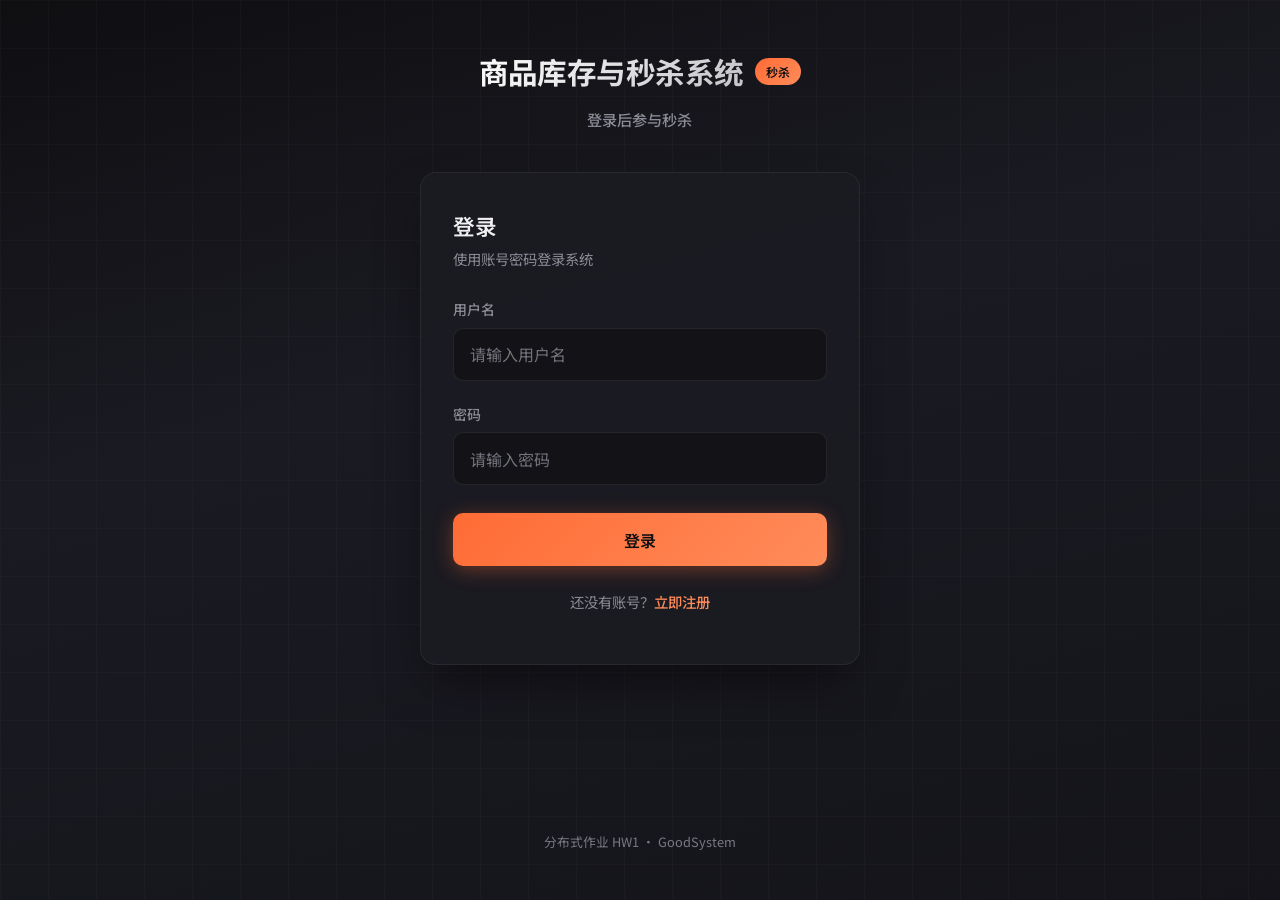
==== frontend/index.html @ 607ce42c "第二次作业提交,更新了配置文件，新增了docker文件，前端和Redis缓存" ====
<!DOCTYPE html>
<!-- GoodSystem-styled-v1 若源码里能看到这行说明当前用的是最新前端 -->
<html lang="zh-CN">
<head>
  <meta charset="UTF-8">
  <meta name="viewport" content="width=device-width, initial-scale=1.0">
  <title>登录 - 商品库存与秒杀系统</title>
  <link rel="stylesheet" href="css/style.css">
</head>
<body>
  <div class="page-wrap">
    <header class="site-header">
      <div class="logo-wrap">
        <h1 class="logo">商品库存与秒杀系统</h1>
        <span class="badge">秒杀</span>
      </div>
      <p class="tagline">登录后参与秒杀</p>
    </header>

    <main class="main-content">
      <section class="card login-card">
        <h2>登录</h2>
        <p class="subtitle">使用账号密码登录系统</p>
        <form id="loginForm" class="form">
          <div class="field">
            <label for="login-username">用户名</label>
            <input type="text" id="login-username" name="username" required autocomplete="username" placeholder="请输入用户名">
          </div>
          <div class="field">
            <label for="login-password">密码</label>
            <input type="password" id="login-password" name="password" required autocomplete="current-password" placeholder="请输入密码">
          </div>
          <div class="form-actions">
            <button type="submit" class="btn btn-primary">登录</button>
          </div>
        </form>
        <p class="switch-form">
          还没有账号？<a href="register.html">立即注册</a>
        </p>
        <div id="loginMessage" class="message" role="alert" hidden></div>
      </section>
    </main>

    <footer class="site-footer">
      <p>分布式作业 HW1 · GoodSystem</p>
    </footer>
  </div>
  <script src="js/app.js"></script>
  <script>
    (function() {
      var form = document.getElementById('loginForm');
      var msgEl = document.getElementById('loginMessage');
      form.addEventListener('submit', function(e) {
        e.preventDefault();
        var username = document.getElementById('login-username').value.trim();
        var password = document.getElementById('login-password').value;
        app.showMessage(msgEl, '');
        app.login(username, password)
          .then(function(res) {
            if (res.success && res.data && res.data.token) {
              app.setToken(res.data.token);
              app.showMessage(msgEl, '登录成功，正在跳转…', 'success');
              setTimeout(function() { window.location.href = 'index.html'; }, 800);
            } else {
              app.showMessage(msgEl, res.msg || '登录失败', 'error');
            }
          })
          .catch(function(err) {
            app.showMessage(msgEl, err.message || '网络错误，请重试', 'error');
          });
      });
    })();
  </script>
</body>
</html>
---- frontend/css/style.css ----
@import url("https://fonts.googleapis.com/css2?family=Noto+Sans+SC:wght@400;500;600;700&display=swap");

:root {
  --bg-dark: #0f0f12;
  --bg-card: rgba(28, 28, 35, 0.85);
  --bg-card-border: rgba(255, 255, 255, 0.06);
  --accent: #ff6b35;
  --accent-light: #ff8c5a;
  --accent-glow: rgba(255, 107, 53, 0.35);
  --text: #f0f0f2;
  --text-muted: #8b8b96;
  --border: rgba(255, 255, 255, 0.08);
  --success: #22c55e;
  --success-bg: rgba(34, 197, 94, 0.12);
  --error: #ef4444;
  --error-bg: rgba(239, 68, 68, 0.12);
  --radius: 16px;
  --radius-sm: 10px;
  --shadow: 0 25px 50px -12px rgba(0, 0, 0, 0.5);
  --shadow-glow: 0 0 40px -8px var(--accent-glow);
}

* {
  box-sizing: border-box;
}

body {
  margin: 0;
  min-height: 100vh;
  font-family: "Noto Sans SC", "PingFang SC", "Microsoft YaHei", sans-serif;
  background: var(--bg-dark);
  color: var(--text);
  line-height: 1.6;
  overflow-x: hidden;
}

body::before {
  content: "";
  position: fixed;
  inset: 0;
  background:
    linear-gradient(165deg, #0f0f12 0%, #1a1a22 40%, #14141a 100%);
  z-index: -2;
}

body::after {
  content: "";
  position: fixed;
  inset: 0;
  background-image:
    linear-gradient(rgba(255, 255, 255, 0.02) 1px, transparent 1px),
    linear-gradient(90deg, rgba(255, 255, 255, 0.02) 1px, transparent 1px);
  background-size: 48px 48px;
  z-index: -1;
  pointer-events: none;
}

.page-wrap {
  min-height: 100vh;
  display: flex;
  flex-direction: column;
  align-items: center;
  padding: 3rem 1.5rem;
}

.site-header {
  text-align: center;
  margin-bottom: 2.5rem;
}

.logo-wrap {
  display: inline-flex;
  align-items: center;
  gap: 0.75rem;
  flex-wrap: wrap;
  justify-content: center;
}

.logo {
  font-size: 1.85rem;
  font-weight: 700;
  margin: 0;
  letter-spacing: -0.02em;
  background: linear-gradient(135deg, #fff 0%, #c4c4c8 100%);
  -webkit-background-clip: text;
  -webkit-text-fill-color: transparent;
  background-clip: text;
}

.badge {
  display: inline-block;
  padding: 0.25rem 0.65rem;
  font-size: 0.75rem;
  font-weight: 600;
  color: #0f0f12;
  background: linear-gradient(135deg, var(--accent) 0%, var(--accent-light) 100%);
  border-radius: 999px;
  letter-spacing: 0.05em;
}

.tagline {
  margin: 0.75rem 0 0 0;
  color: var(--text-muted);
  font-size: 0.95rem;
  font-weight: 500;
}


.main-content {
  flex: 1;
  width: 100%;
  max-width: 440px;
}

.card {
  background: var(--bg-card);
  border: 1px solid var(--bg-card-border);
  border-radius: var(--radius);
  padding: 2.25rem 2rem;
  box-shadow: var(--shadow);
  backdrop-filter: blur(12px);
  animation: cardIn 0.5s ease-out;
}

@keyframes cardIn {
  from {
    opacity: 0;
    transform: translateY(16px);
  }
  to {
    opacity: 1;
    transform: translateY(0);
  }
}

.card h2 {
  margin: 0 0 0.25rem 0;
  font-size: 1.35rem;
  font-weight: 600;
  color: var(--text);
}

.card .subtitle {
  margin: 0 0 1.75rem 0;
  font-size: 0.9rem;
  color: var(--text-muted);
}

.form .field {
  margin-bottom: 1.35rem;
}

.form label {
  display: block;
  margin-bottom: 0.45rem;
  font-size: 0.875rem;
  font-weight: 500;
  color: var(--text-muted);
}

.form input {
  width: 100%;
  padding: 0.85rem 1rem;
  font-size: 1rem;
  font-family: inherit;
  border: 1px solid var(--border);
  border-radius: var(--radius-sm);
  background: rgba(15, 15, 18, 0.6);
  color: var(--text);
  outline: none;
  transition: border-color 0.2s, box-shadow 0.2s;
}

.form input::placeholder {
  color: var(--text-muted);
  opacity: 0.8;
}

.form input:hover {
  border-color: rgba(255, 255, 255, 0.12);
}

.form input:focus {
  border-color: var(--accent);
  box-shadow: 0 0 0 3px var(--accent-glow);
}

.form-actions {
  margin-top: 1.75rem;
}

.btn {
  display: inline-block;
  width: 100%;
  padding: 0.9rem 1.5rem;
  font-size: 1rem;
  font-weight: 600;
  font-family: inherit;
  border: none;
  border-radius: var(--radius-sm);
  cursor: pointer;
  transition: transform 0.15s, box-shadow 0.2s, background 0.2s;
}

.btn-primary {
  color: #0f0f12;
  background: linear-gradient(135deg, var(--accent) 0%, var(--accent-light) 100%);
  box-shadow: 0 4px 20px var(--accent-glow);
}

.btn-primary:hover {
  transform: translateY(-1px);
  box-shadow: 0 8px 28px var(--accent-glow);
}

.btn-primary:active {
  transform: translateY(0);
}

.switch-form {
  margin-top: 1.5rem;
  text-align: center;
  font-size: 0.9rem;
  color: var(--text-muted);
}

.switch-form a {
  color: var(--accent-light);
  text-decoration: none;
  font-weight: 500;
  transition: color 0.2s;
}

.switch-form a:hover {
  color: #ffa07a;
}

.message {
  margin-top: 1.25rem;
  padding: 0.75rem 1rem;
  border-radius: var(--radius-sm);
  font-size: 0.9rem;
  display: flex;
  align-items: center;
  gap: 0.5rem;
  animation: messageIn 0.3s ease-out;
}

@keyframes messageIn {
  from {
    opacity: 0;
    transform: translateY(-4px);
  }
  to {
    opacity: 1;
    transform: translateY(0);
  }
}

.message[hidden] {
  display: none !important;
}

.message.success {
  background: var(--success-bg);
  color: var(--success);
  border: 1px solid rgba(34, 197, 94, 0.25);
}

.message.success::before {
  content: "✓";
  font-weight: 700;
}

.message.error {
  background: var(--error-bg);
  color: var(--error);
  border: 1px solid rgba(239, 68, 68, 0.25);
}

.message.error::before {
  content: "!";
  font-weight: 700;
}

.site-footer {
  margin-top: 2.5rem;
  font-size: 0.8rem;
  color: var(--text-muted);
  opacity: 0.85;
}

.site-footer p {
  margin: 0;
}
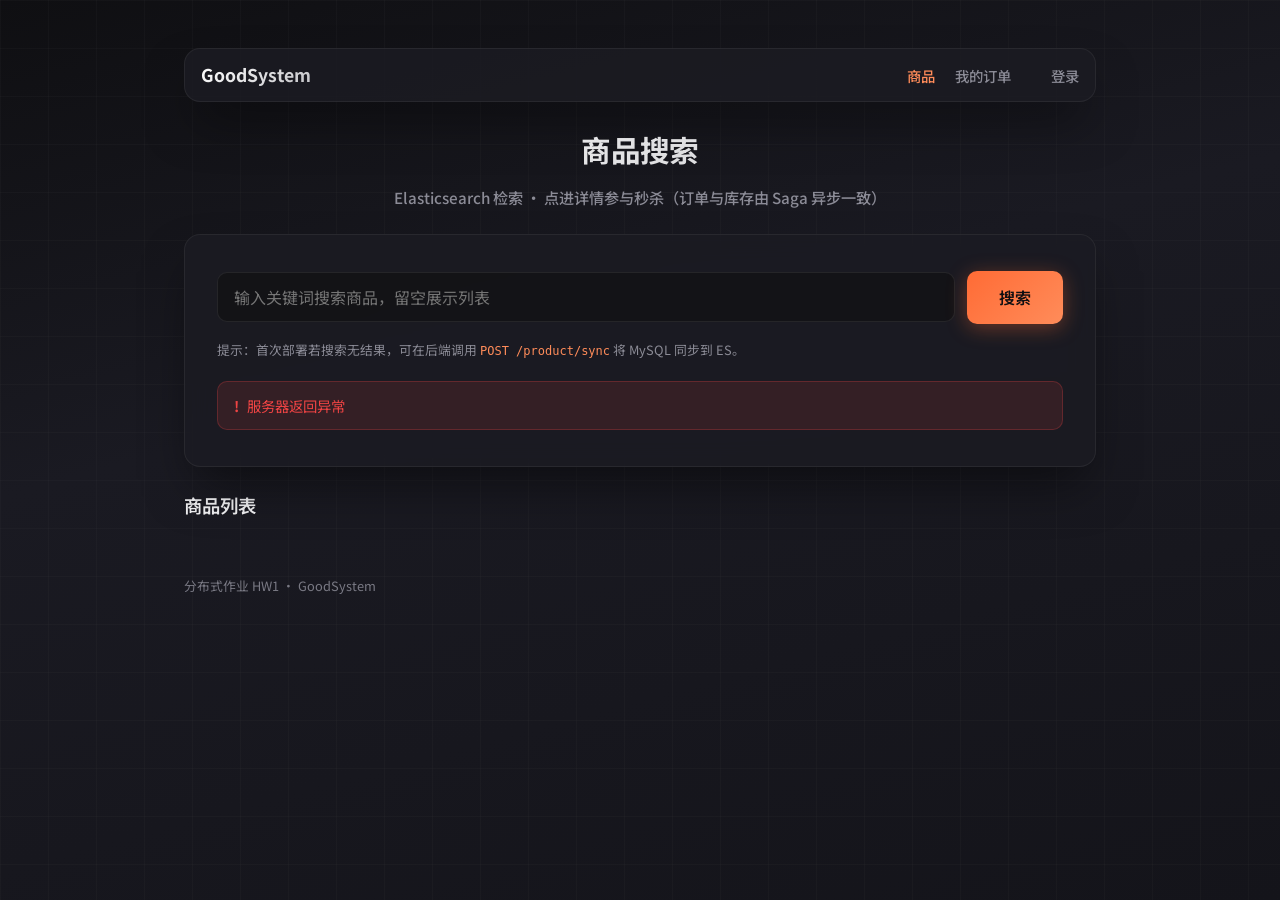
==== commit 0779964c: "实现服务注册和配置管理，增加流量治理" ====
--- a/frontend/index.html
+++ b/frontend/index.html
@@ -1,43 +1,43 @@
 <!DOCTYPE html>
-<!-- GoodSystem-styled-v1 若源码里能看到这行说明当前用的是最新前端 -->
 <html lang="zh-CN">
 <head>
   <meta charset="UTF-8">
   <meta name="viewport" content="width=device-width, initial-scale=1.0">
-  <title>登录 - 商品库存与秒杀系统</title>
+  <title>商城 · 搜索与秒杀</title>
   <link rel="stylesheet" href="css/style.css">
 </head>
 <body>
-  <div class="page-wrap">
-    <header class="site-header">
-      <div class="logo-wrap">
-        <h1 class="logo">商品库存与秒杀系统</h1>
-        <span class="badge">秒杀</span>
+  <div class="page-wrap page-wide">
+    <nav class="top-nav">
+      <a class="nav-brand" href="index.html">GoodSystem</a>
+      <div class="nav-links">
+        <a href="index.html" class="nav-active">商品</a>
+        <a href="orders.html">我的订单</a>
+        <span id="navUser" class="nav-user"></span>
+        <a id="navLogin" href="login.html">登录</a>
+        <a id="navLogout" href="#" hidden>退出</a>
       </div>
-      <p class="tagline">登录后参与秒杀</p>
+    </nav>
+
+    <header class="shop-header">
+      <h1 class="logo">商品搜索</h1>
+      <p class="tagline">Elasticsearch 检索 · 点进详情参与秒杀（订单与库存由 Saga 异步一致）</p>
     </header>
 
-    <main class="main-content">
-      <section class="card login-card">
-        <h2>登录</h2>
-        <p class="subtitle">使用账号密码登录系统</p>
-        <form id="loginForm" class="form">
-          <div class="field">
-            <label for="login-username">用户名</label>
-            <input type="text" id="login-username" name="username" required autocomplete="username" placeholder="请输入用户名">
-          </div>
-          <div class="field">
-            <label for="login-password">密码</label>
-            <input type="password" id="login-password" name="password" required autocomplete="current-password" placeholder="请输入密码">
-          </div>
-          <div class="form-actions">
-            <button type="submit" class="btn btn-primary">登录</button>
-          </div>
+    <main class="shop-main">
+      <section class="card search-card">
+        <form id="searchForm" class="search-row">
+          <input type="search" id="keyword" name="keyword" placeholder="输入关键词搜索商品，留空展示列表" autocomplete="off">
+          <button type="submit" class="btn btn-primary btn-inline">搜索</button>
         </form>
-        <p class="switch-form">
-          还没有账号？<a href="register.html">立即注册</a>
-        </p>
-        <div id="loginMessage" class="message" role="alert" hidden></div>
+        <p class="hint">提示：首次部署若搜索无结果，可在后端调用 <code>POST /product/sync</code> 将 MySQL 同步到 ES。</p>
+        <div id="searchMessage" class="message" role="alert" hidden></div>
+      </section>
+
+      <section class="product-grid-wrap">
+        <h2 class="section-title">商品列表</h2>
+        <div id="productGrid" class="product-grid"></div>
+        <p id="emptyHint" class="empty-hint" hidden>暂无商品，请检查 ES 数据或同步接口。</p>
       </section>
     </main>
 
@@ -48,27 +48,50 @@
   <script src="js/app.js"></script>
   <script>
     (function() {
-      var form = document.getElementById('loginForm');
-      var msgEl = document.getElementById('loginMessage');
-      form.addEventListener('submit', function(e) {
-        e.preventDefault();
-        var username = document.getElementById('login-username').value.trim();
-        var password = document.getElementById('login-password').value;
+      var grid = document.getElementById('productGrid');
+      var emptyHint = document.getElementById('emptyHint');
+      var msgEl = document.getElementById('searchMessage');
+
+      app.renderNav(document.getElementById('navUser'), document.getElementById('navLogin'), document.getElementById('navLogout'));
+
+      function renderList(list) {
+        grid.innerHTML = '';
+        if (!list || !list.length) {
+          emptyHint.hidden = false;
+          return;
+        }
+        emptyHint.hidden = true;
+        list.forEach(function(p) {
+          var a = document.createElement('a');
+          a.className = 'product-card';
+          a.href = 'product.html?id=' + encodeURIComponent(p.id);
+          a.innerHTML =
+            '<span class="pc-name">' + app.escapeHtml(p.name || '') + '</span>' +
+            '<span class="pc-price">¥' + app.formatMoney(p.price) + '</span>' +
+            '<span class="pc-stock">库存 ' + (p.stock != null ? p.stock : '—') + '</span>';
+          grid.appendChild(a);
+        });
+      }
+
+      function load(keyword) {
         app.showMessage(msgEl, '');
-        app.login(username, password)
+        app.productSearch(keyword)
           .then(function(res) {
-            if (res.success && res.data && res.data.token) {
-              app.setToken(res.data.token);
-              app.showMessage(msgEl, '登录成功，正在跳转…', 'success');
-              setTimeout(function() { window.location.href = 'index.html'; }, 800);
-            } else {
-              app.showMessage(msgEl, res.msg || '登录失败', 'error');
-            }
+            if (res.success) renderList(res.data || []);
+            else app.showMessage(msgEl, res.msg || '加载失败', 'error');
           })
           .catch(function(err) {
-            app.showMessage(msgEl, err.message || '网络错误，请重试', 'error');
+            app.showMessage(msgEl, err.message || '请求失败', 'error');
           });
+      }
+
+      document.getElementById('searchForm').addEventListener('submit', function(e) {
+        e.preventDefault();
+        var kw = document.getElementById('keyword').value.trim();
+        load(kw || null);
       });
+
+      load(null);
     })();
   </script>
 </body>
--- a/frontend/css/style.css
+++ b/frontend/css/style.css
@@ -293,3 +293,286 @@
 .site-footer p {
   margin: 0;
 }
+
+.page-wide {
+  max-width: 960px;
+  margin: 0 auto;
+  align-items: stretch;
+}
+
+.top-nav {
+  width: 100%;
+  max-width: 960px;
+  display: flex;
+  align-items: center;
+  justify-content: space-between;
+  gap: 1rem;
+  padding: 0.75rem 1rem;
+  margin-bottom: 1.5rem;
+  background: var(--bg-card);
+  border: 1px solid var(--bg-card-border);
+  border-radius: var(--radius);
+  box-shadow: var(--shadow);
+}
+
+.nav-brand {
+  font-weight: 700;
+  font-size: 1.1rem;
+  color: var(--text);
+  text-decoration: none;
+  background: linear-gradient(135deg, #fff 0%, #c4c4c8 100%);
+  -webkit-background-clip: text;
+  -webkit-text-fill-color: transparent;
+  background-clip: text;
+}
+
+.nav-links {
+  display: flex;
+  flex-wrap: wrap;
+  align-items: center;
+  gap: 0.75rem 1.25rem;
+  font-size: 0.9rem;
+}
+
+.nav-links a {
+  color: var(--text-muted);
+  text-decoration: none;
+  font-weight: 500;
+}
+
+.nav-links a:hover,
+.nav-links a.nav-active {
+  color: var(--accent-light);
+}
+
+.nav-user {
+  color: var(--text-muted);
+  font-size: 0.85rem;
+}
+
+.shop-header {
+  text-align: center;
+  margin-bottom: 1.5rem;
+}
+
+.shop-main {
+  width: 100%;
+  max-width: 960px;
+}
+
+.section-title {
+  font-size: 1.15rem;
+  font-weight: 600;
+  margin: 0 0 1rem 0;
+  color: var(--text);
+}
+
+.search-row {
+  display: flex;
+  gap: 0.75rem;
+  flex-wrap: wrap;
+  align-items: center;
+}
+
+.search-row input[type="search"] {
+  flex: 1;
+  min-width: 200px;
+  padding: 0.75rem 1rem;
+  font-size: 1rem;
+  font-family: inherit;
+  border: 1px solid var(--border);
+  border-radius: var(--radius-sm);
+  background: rgba(15, 15, 18, 0.6);
+  color: var(--text);
+}
+
+.search-card .hint {
+  margin: 1rem 0 0 0;
+  font-size: 0.8rem;
+  color: var(--text-muted);
+}
+
+.search-card code {
+  font-size: 0.75rem;
+  color: var(--accent-light);
+}
+
+.btn-inline {
+  width: auto;
+  min-width: 96px;
+}
+
+.btn-small {
+  padding: 0.35rem 0.75rem;
+  font-size: 0.85rem;
+  width: auto;
+}
+
+.product-grid-wrap {
+  margin-top: 1.5rem;
+}
+
+.product-grid {
+  display: grid;
+  grid-template-columns: repeat(auto-fill, minmax(200px, 1fr));
+  gap: 1rem;
+}
+
+.product-card {
+  display: flex;
+  flex-direction: column;
+  gap: 0.5rem;
+  padding: 1.25rem;
+  background: rgba(15, 15, 18, 0.5);
+  border: 1px solid var(--border);
+  border-radius: var(--radius-sm);
+  text-decoration: none;
+  color: inherit;
+  transition: border-color 0.2s, box-shadow 0.2s;
+}
+
+.product-card:hover {
+  border-color: rgba(255, 107, 53, 0.35);
+  box-shadow: 0 0 20px -8px var(--accent-glow);
+}
+
+.pc-name {
+  font-weight: 600;
+  font-size: 0.95rem;
+  color: var(--text);
+}
+
+.pc-price {
+  color: var(--accent-light);
+  font-weight: 600;
+}
+
+.pc-stock {
+  font-size: 0.8rem;
+  color: var(--text-muted);
+}
+
+.empty-hint {
+  text-align: center;
+  color: var(--text-muted);
+  padding: 2rem 1rem;
+}
+
+.empty-hint a {
+  color: var(--accent-light);
+}
+
+.breadcrumb {
+  margin: 0 0 1rem 0;
+  font-size: 0.9rem;
+}
+
+.breadcrumb a {
+  color: var(--accent-light);
+  text-decoration: none;
+}
+
+.detail-card .detail-title {
+  margin-top: 0;
+}
+
+.detail-price {
+  font-size: 1.25rem;
+  color: var(--accent-light);
+  font-weight: 600;
+}
+
+.detail-stock {
+  color: var(--text-muted);
+}
+
+.detail-desc {
+  margin: 1rem 0;
+  white-space: pre-wrap;
+  color: var(--text);
+  line-height: 1.65;
+}
+
+.detail-actions {
+  display: flex;
+  flex-wrap: wrap;
+  align-items: center;
+  gap: 1rem;
+  margin-top: 1rem;
+}
+
+.muted {
+  color: var(--text-muted);
+}
+
+.muted.small {
+  font-size: 0.8rem;
+}
+
+.order-table {
+  width: 100%;
+  border-collapse: collapse;
+  font-size: 0.875rem;
+}
+
+.order-table th,
+.order-table td {
+  padding: 0.65rem 0.5rem;
+  text-align: left;
+  border-bottom: 1px solid var(--border);
+}
+
+.order-table th {
+  color: var(--text-muted);
+  font-weight: 500;
+}
+
+.nowrap {
+  white-space: nowrap;
+  font-size: 0.8rem;
+}
+
+.order-status {
+  display: inline-block;
+  padding: 0.15rem 0.5rem;
+  border-radius: 6px;
+  font-size: 0.8rem;
+}
+
+.order-status.st-0 { background: rgba(148, 163, 184, 0.15); color: #94a3b8; }
+.order-status.st-1 { background: rgba(251, 191, 36, 0.15); color: #fbbf24; }
+.order-status.st-2 { background: var(--success-bg); color: var(--success); }
+.order-status.st-3 { background: var(--error-bg); color: var(--error); }
+.order-status.st-4 { background: rgba(148, 163, 184, 0.12); color: #64748b; }
+
+.link-detail {
+  margin-left: 0.35rem;
+  color: var(--accent-light);
+  font-size: 0.85rem;
+}
+
+.kv-list {
+  display: grid;
+  grid-template-columns: 120px 1fr;
+  gap: 0.5rem 1rem;
+  margin: 1rem 0;
+}
+
+.kv-list dt {
+  margin: 0;
+  color: var(--text-muted);
+  font-size: 0.9rem;
+}
+
+.kv-list dd {
+  margin: 0;
+}
+
+@media (max-width: 600px) {
+  .order-table {
+    font-size: 0.75rem;
+  }
+  .nav-links {
+    justify-content: flex-end;
+  }
+}
